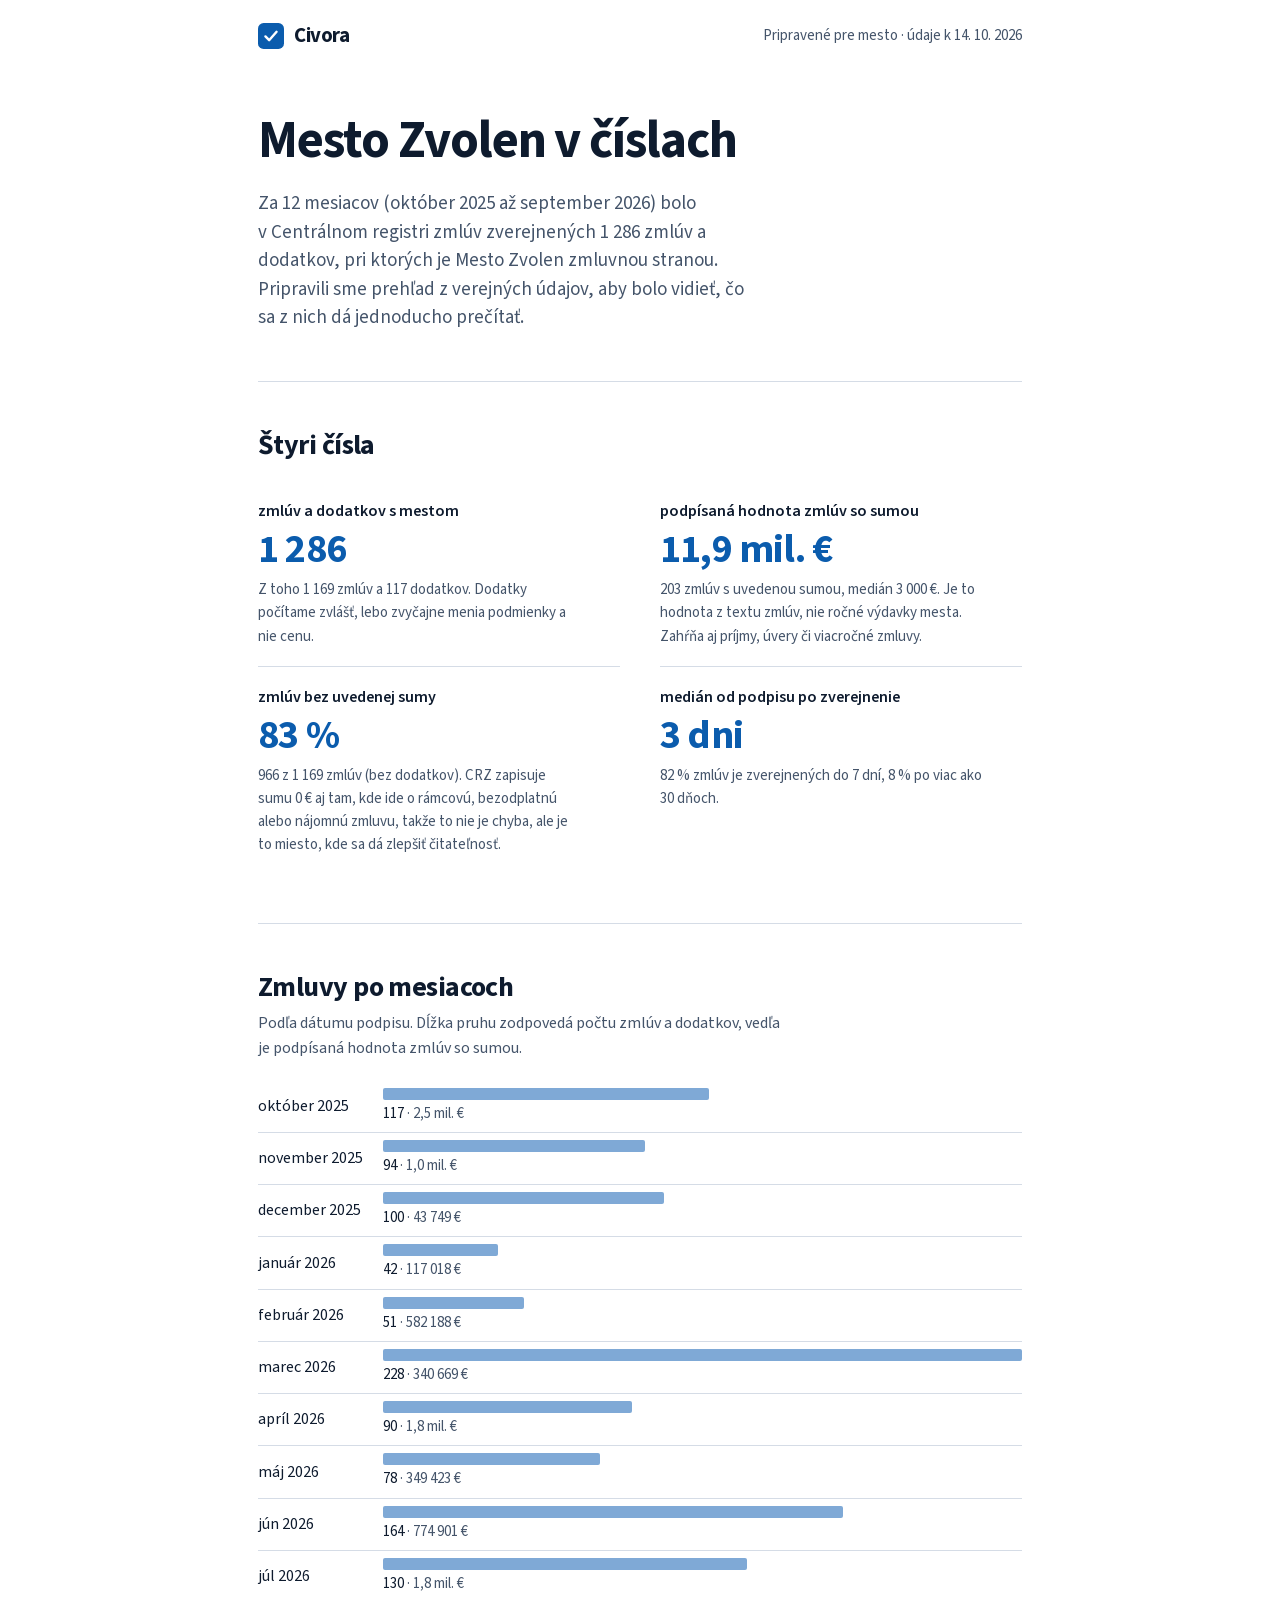
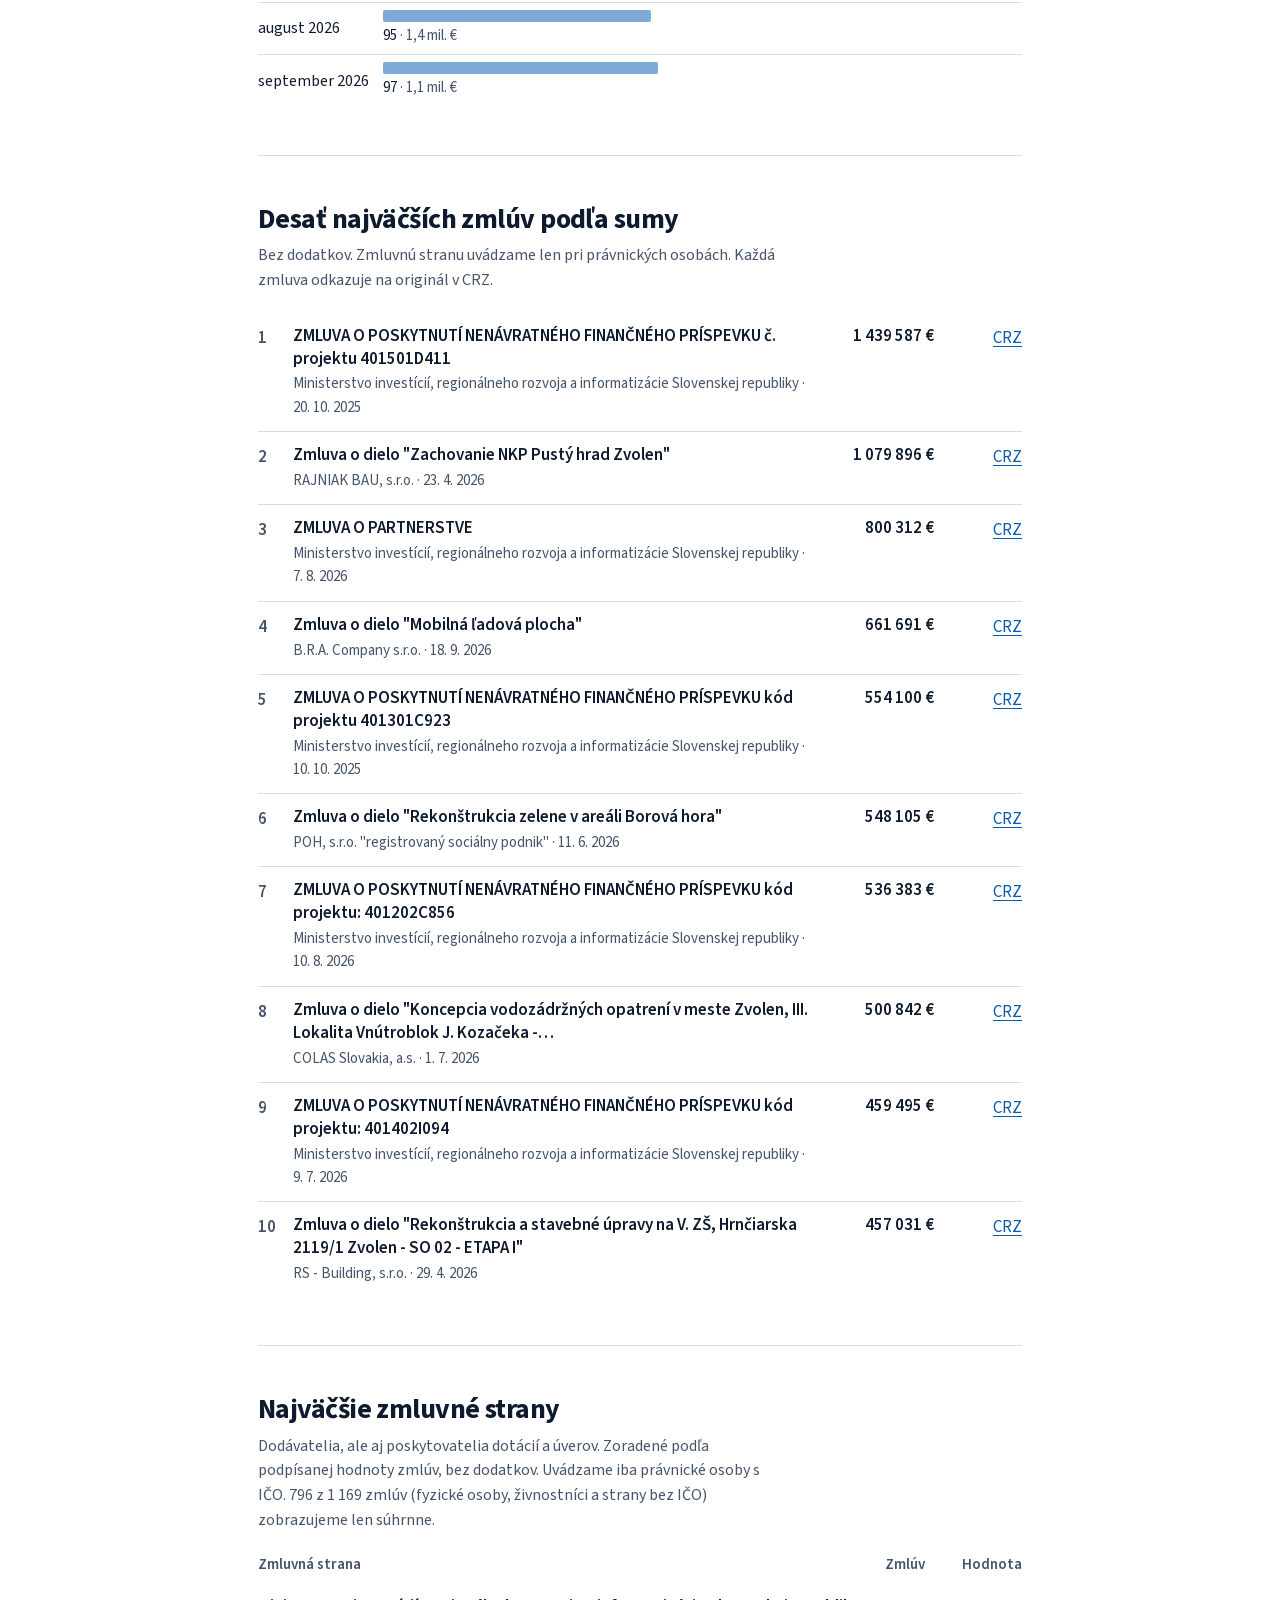
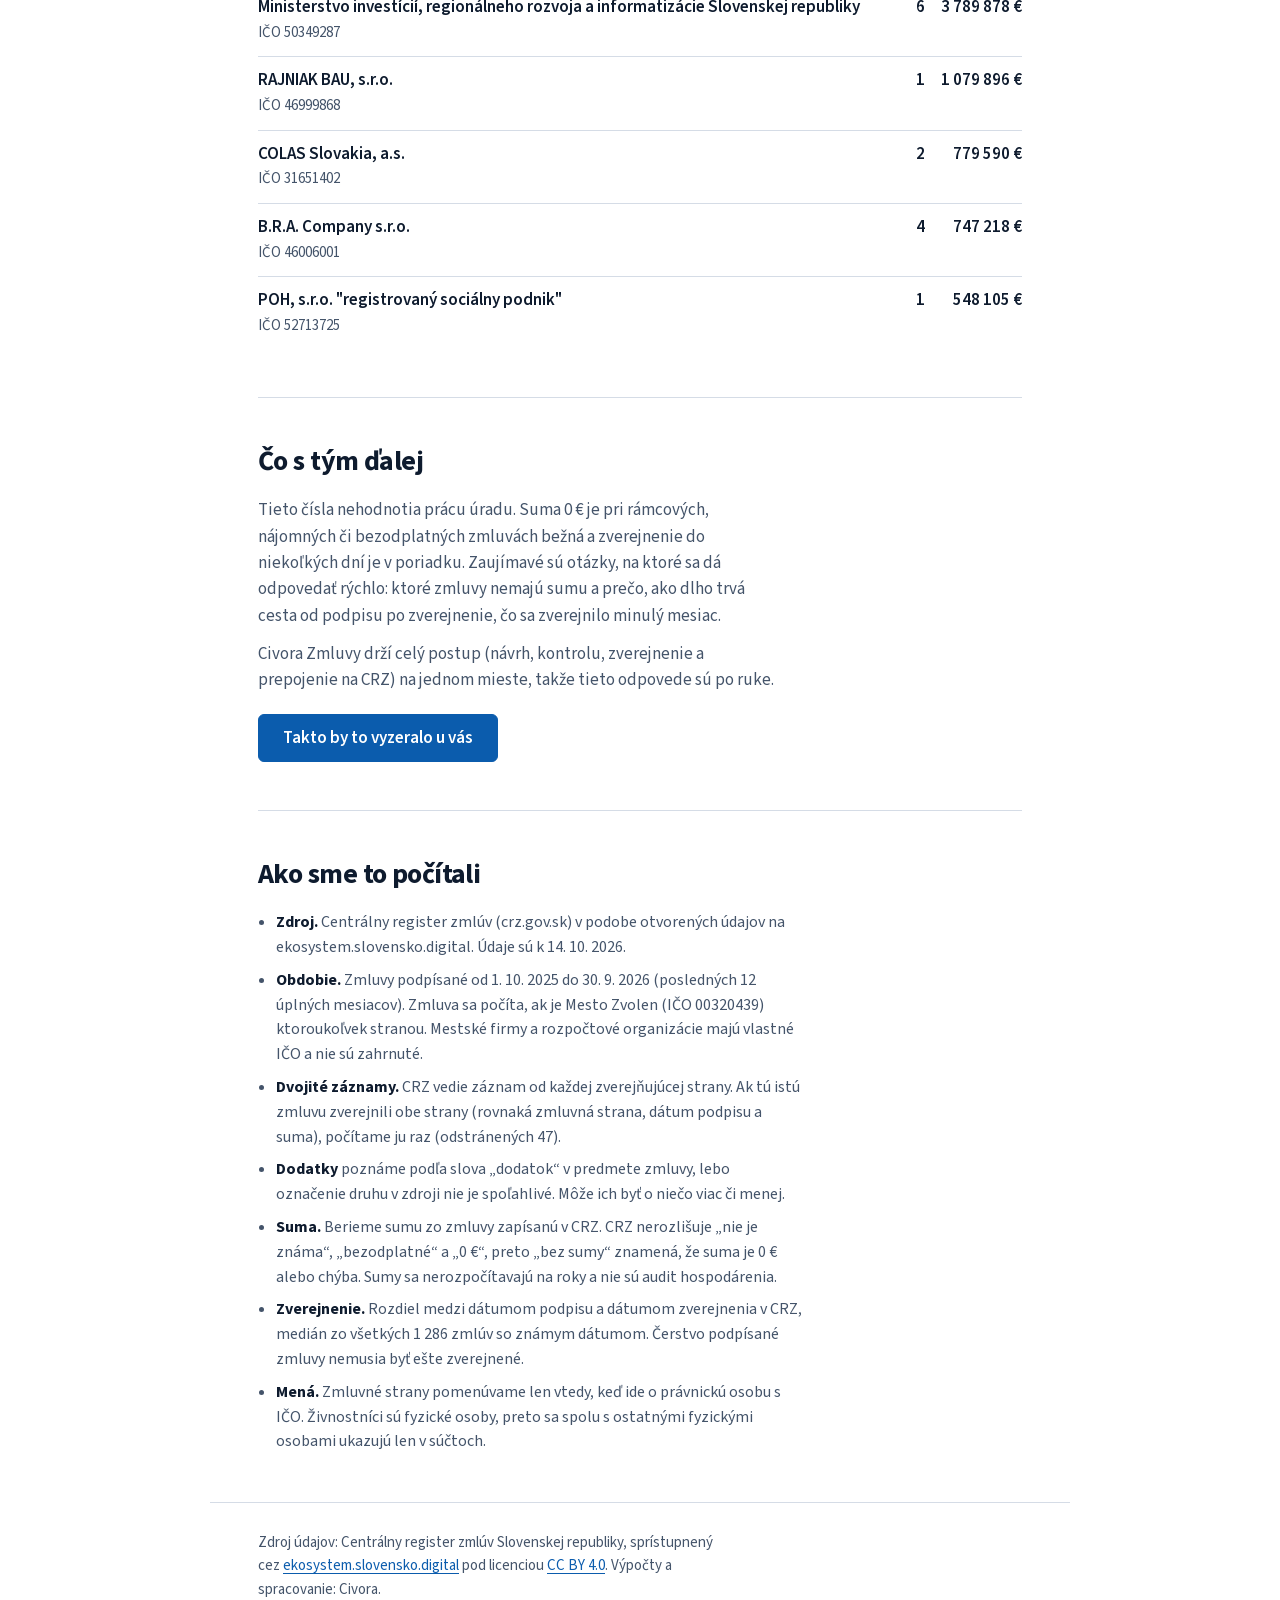
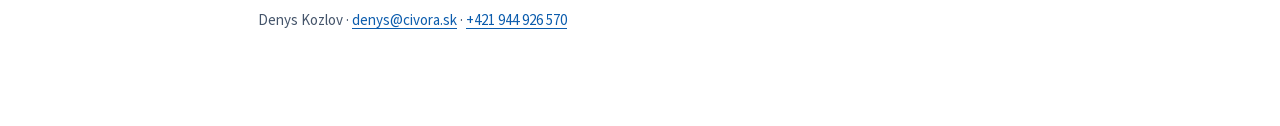
==== r/28d66fdc0ed4276b6045/index.html @ c328b569 "feat: unlisted per-town CRZ report pages and generator (civora-org/civora-platform#207)" ====
<!doctype html>
<html lang="sk">
<head>
<meta charset="utf-8">
<meta name="viewport" content="width=device-width, initial-scale=1">
<title>Mesto Zvolen v číslach · Civora</title>
<meta name="description" content="Prehľad zmlúv mesta v Centrálnom registri zmlúv, október 2025 až september 2026.">
<meta name="robots" content="noindex, nofollow, noarchive, nosnippet, noimageindex">
<meta name="googlebot" content="noindex, nofollow">
<meta name="referrer" content="no-referrer">
<meta name="theme-color" content="#0b5cad">
<link rel="icon" href="/favicon.svg" type="image/svg+xml">
<link rel="preload" href="/fonts/source-sans-3-latin-400.woff2" as="font" type="font/woff2" crossorigin>
<link rel="preload" href="/fonts/source-sans-3-latin-700.woff2" as="font" type="font/woff2" crossorigin>
<style>
@font-face{font-family:'Source Sans 3';font-style:normal;font-weight:400;font-display:optional;src:url('/fonts/source-sans-3-sk-ext-400.woff2') format('woff2');unicode-range:U+010C-010F,U+011A-011B,U+0139-013A,U+013D-013E,U+0147-0148,U+0154-0155,U+0158-0159,U+0160-0161,U+0164-0165,U+016E-016F,U+017D-017E}
@font-face{font-family:'Source Sans 3';font-style:normal;font-weight:400;font-display:optional;src:url('/fonts/source-sans-3-latin-400.woff2') format('woff2');unicode-range:U+0000-00FF,U+0131,U+0152-0153,U+02BB-02BC,U+02C6,U+02DA,U+02DC,U+0304,U+0308,U+0329,U+2000-206F,U+20AC,U+2122,U+2191,U+2193,U+2212,U+2215,U+FEFF,U+FFFD}
@font-face{font-family:'Source Sans 3';font-style:normal;font-weight:600;font-display:optional;src:url('/fonts/source-sans-3-sk-ext-600.woff2') format('woff2');unicode-range:U+010C-010F,U+011A-011B,U+0139-013A,U+013D-013E,U+0147-0148,U+0154-0155,U+0158-0159,U+0160-0161,U+0164-0165,U+016E-016F,U+017D-017E}
@font-face{font-family:'Source Sans 3';font-style:normal;font-weight:600;font-display:optional;src:url('/fonts/source-sans-3-latin-600.woff2') format('woff2');unicode-range:U+0000-00FF,U+0131,U+0152-0153,U+02BB-02BC,U+02C6,U+02DA,U+02DC,U+0304,U+0308,U+0329,U+2000-206F,U+20AC,U+2122,U+2191,U+2193,U+2212,U+2215,U+FEFF,U+FFFD}
@font-face{font-family:'Source Sans 3';font-style:normal;font-weight:700;font-display:optional;src:url('/fonts/source-sans-3-sk-ext-700.woff2') format('woff2');unicode-range:U+010C-010F,U+011A-011B,U+0139-013A,U+013D-013E,U+0147-0148,U+0154-0155,U+0158-0159,U+0160-0161,U+0164-0165,U+016E-016F,U+017D-017E}
@font-face{font-family:'Source Sans 3';font-style:normal;font-weight:700;font-display:optional;src:url('/fonts/source-sans-3-latin-700.woff2') format('woff2');unicode-range:U+0000-00FF,U+0131,U+0152-0153,U+02BB-02BC,U+02C6,U+02DA,U+02DC,U+0304,U+0308,U+0329,U+2000-206F,U+20AC,U+2122,U+2191,U+2193,U+2212,U+2215,U+FEFF,U+FFFD}

:root{
  --ink:#0e1b2e;--muted:#44546a;--blue:#0b5cad;--blue-dark:#084782;--navy:#0e2a4d;
  --rule:#d5dce6;--tint:#f1f4f8;--bar:#7fa9d6;--white:#fff;
  --measure:66ch;--gutter:clamp(18px,5vw,48px);
  scrollbar-color:#9aa8bb var(--tint);
}
*,*::before,*::after{box-sizing:border-box}
html{-webkit-text-size-adjust:100%}
body{margin:0;background:var(--white);color:var(--ink);font-family:'Source Sans 3',system-ui,-apple-system,'Segoe UI',sans-serif;
  font-size:1.0625rem;line-height:1.55;font-variant-numeric:lining-nums tabular-nums;-webkit-font-smoothing:antialiased}
::selection{background:#bcd7f2;color:var(--ink)}
a{color:var(--blue);text-underline-offset:.18em;text-decoration-thickness:1px}
a:hover{color:var(--blue-dark);text-decoration-thickness:2px}
:focus-visible{outline:3px solid var(--blue);outline-offset:3px;border-radius:2px}
.wrap{max-width:860px;margin:0 auto;padding-inline:var(--gutter)}
.sr{position:absolute;width:1px;height:1px;overflow:hidden;clip:rect(0 0 0 0);white-space:nowrap}
.skip{position:absolute;left:-9999px;top:8px;background:var(--ink);color:#fff;padding:10px 16px;border-radius:6px;z-index:10}
.skip:focus{left:var(--gutter)}
.skip,.skip:hover{color:#fff}
h1,h2{margin:0;font-weight:700;line-height:1.12;letter-spacing:-.02em;text-wrap:balance}
h1{font-size:clamp(2.1rem,1.2rem + 4vw,3.25rem)}
h2{font-size:clamp(1.4rem,1.1rem + 1.2vw,1.75rem)}
p{margin:0;max-width:var(--measure);text-wrap:pretty}
.top{display:flex;align-items:center;justify-content:space-between;gap:8px 20px;flex-wrap:wrap;padding-block:20px}
.brand{font-weight:700;font-size:1.3rem;letter-spacing:-.02em;color:var(--ink);text-decoration:none;display:flex;align-items:center;gap:10px}
.brand svg{width:26px;height:26px}
.brand:hover{color:var(--ink)}
.meta{font-size:.9375rem;color:var(--muted)}
main section{padding-block:clamp(28px,5vw,48px);border-top:1px solid var(--rule)}
main section.intro{border-top:0;padding-block:clamp(16px,4vw,40px) clamp(28px,5vw,48px)}
.lead{font-size:1.1875rem;line-height:1.5;color:var(--muted);margin-top:20px;max-width:56ch}
.sub{color:var(--muted);margin-top:8px;font-size:1rem}
h2+*{margin-top:20px}h2+.sub{margin-top:8px}
h2+.sub+*{margin-top:20px}

.facts{margin:20px 0 0;display:grid;grid-template-columns:1fr;gap:0 40px}
.fact{padding-block:18px;border-top:1px solid var(--rule)}
.fact:first-child{border-top:0}
.fact dt{font-weight:600;color:var(--ink);font-size:1rem}
.fact dd{margin:0}
.fact .big{font-size:2.5rem;font-weight:700;line-height:1.1;letter-spacing:-.02em;color:var(--blue);margin-top:4px}
.fact .note{color:var(--muted);font-size:.9375rem;margin-top:6px;max-width:46ch}
@media(min-width:720px){.facts{grid-template-columns:1fr 1fr}.fact:nth-child(2){border-top:0}}

table{width:100%;border-collapse:collapse}
.trend th,.trend td{padding:7px 0;border-top:1px solid var(--rule);vertical-align:middle;text-align:left}
.trend tbody tr:first-child>*{border-top:0}
.trend th{font-weight:400;white-space:nowrap;padding-right:14px;width:1%;font-size:1rem}
.bar{display:block;height:.75rem;background:var(--bar);border-radius:2px;min-width:0}
.barlabel{display:block;font-size:.9375rem;color:var(--ink);margin-top:2px}
.barlabel .val{color:var(--muted)}
.data th,.data td{text-align:left;vertical-align:top}
.data tbody tr{border-top:1px solid var(--rule)}
.data tbody tr:first-child{border-top:0}
.data td{padding:12px 0}
.rank{width:2.2rem;color:var(--muted);font-weight:600}
.what{padding-right:16px}
.subject{display:block;font-weight:600;line-height:1.35}
.who{display:block;color:var(--muted);font-size:.9375rem;margin-top:2px}
.amt,.n{text-align:right!important;white-space:nowrap;padding-left:14px!important}
.data td.amt,.data td.n{font-weight:600;line-height:1.35}
.data thead:not(.sr) th{font-size:.9375rem;color:var(--muted);font-weight:600;padding:0 0 8px}
.data td.crz{width:5.5rem;text-align:right;padding-left:14px}
@media(max-width:639px){
  .data:has(.rank) tbody tr{display:grid;grid-template-columns:2rem 1fr auto;grid-template-areas:"r w w" ". a c";gap:2px 0;padding-block:12px}
  .data:has(.rank) td{padding:0}.rank{grid-area:r}.what{grid-area:w;padding-right:0}.data:has(.rank) .amt{grid-area:a;text-align:left!important;padding:4px 0 0!important}.data:has(.rank) td.crz{grid-area:c;width:auto;padding:4px 0 0}
}

.btn{display:inline-flex;align-items:center;min-height:48px;padding:0 24px;border-radius:6px;background:var(--blue);color:#fff;font-weight:600;text-decoration:none;border:1px solid var(--blue)}
.btn:hover{background:var(--blue-dark);border-color:var(--blue-dark);color:#fff}
.next p+p{margin-top:12px}.next p{color:var(--muted)}.next p:last-child{margin-top:20px}
.method ul{margin:20px 0 0;padding-left:1.1rem;max-width:68ch;color:var(--muted);font-size:1rem}
.method li+li{margin-top:8px}.method strong{color:var(--ink)}
footer{border-top:1px solid var(--rule);padding-block:28px 48px;font-size:.9375rem;color:var(--muted)}
footer p{max-width:70ch}footer .contact{margin-top:8px}
@media(prefers-reduced-motion:no-preference){.btn{transition:background-color .15s ease}}

@page{size:A4;margin:14mm 14mm}
@media print{
  body{font-size:10.5pt;line-height:1.4;color:#000}
  .skip,.no-print{display:none!important}
  .wrap{max-width:none;padding-inline:0}
  .top{padding-block:0 8pt}
  h1{font-size:24pt}h2{font-size:14pt;break-after:avoid}
  main section{padding-block:12pt;break-inside:avoid}
  .fact .big{font-size:20pt}
  .facts{break-inside:avoid}.fact,tr{break-inside:avoid}
  .bar{-webkit-print-color-adjust:exact;print-color-adjust:exact}
  a{color:#000;text-decoration:none}
  .lead,.sub,.fact .note,.method ul,.who,.meta,footer{color:#333}
}

</style>
</head>
<body>
<a class="skip" href="#obsah">Preskočiť na obsah</a>
<header class="top wrap">
  <a class="brand" href="https://civora.sk/" rel="noreferrer"><svg viewBox="0 0 28 28" aria-hidden="true" focusable="false"><rect width="28" height="28" rx="6" fill="#0b5cad"/><path d="M8 14.5l4 4 8-9" fill="none" stroke="#fff" stroke-width="2.6" stroke-linecap="round" stroke-linejoin="round"/></svg>Civora</a>
  <p class="meta">Pripravené pre mesto · údaje k 14. 10. 2026</p>
</header>
<main id="obsah" class="wrap">
  <section class="intro">
    <h1>Mesto Zvolen v&nbsp;číslach</h1>
    <p class="lead">Za 12 mesiacov (október 2025 až september 2026) bolo v&nbsp;Centrálnom registri zmlúv zverejnených 1 286 zmlúv a dodatkov, pri ktorých je Mesto Zvolen zmluvnou stranou.
    Pripravili sme prehľad z&nbsp;verejných údajov, aby bolo vidieť, čo sa z&nbsp;nich dá jednoducho prečítať.</p>
  </section>

  <section aria-labelledby="h-cisla">
    <h2 id="h-cisla">Štyri čísla</h2>
    <dl class="facts"><div class="fact"><dt>zmlúv a dodatkov s mestom</dt><dd class="big">1 286</dd><dd class="note">Z toho 1 169 zmlúv a 117 dodatkov. Dodatky počítame zvlášť, lebo zvyčajne menia podmienky a nie cenu.</dd></div><div class="fact"><dt>podpísaná hodnota zmlúv so sumou</dt><dd class="big">11,9 mil. €</dd><dd class="note">203 zmlúv s uvedenou sumou, medián 3 000 €. Je to hodnota z textu zmlúv, nie ročné výdavky mesta. Zahŕňa aj príjmy, úvery či viacročné zmluvy.</dd></div><div class="fact"><dt>zmlúv bez uvedenej sumy</dt><dd class="big">83 %</dd><dd class="note">966 z 1 169 zmlúv (bez dodatkov). CRZ zapisuje sumu 0 € aj tam, kde ide o rámcovú, bezodplatnú alebo nájomnú zmluvu, takže to nie je chyba, ale je to miesto, kde sa dá zlepšiť čitateľnosť.</dd></div><div class="fact"><dt>medián od podpisu po zverejnenie</dt><dd class="big">3 dni</dd><dd class="note">82 % zmlúv je zverejnených do 7 dní, 8 % po viac ako 30 dňoch.</dd></div></dl>
  </section>

  <section aria-labelledby="h-mesiace">
    <h2 id="h-mesiace">Zmluvy po mesiacoch</h2>
    <p class="sub">Podľa dátumu podpisu. Dĺžka pruhu zodpovedá počtu zmlúv a dodatkov, vedľa je podpísaná hodnota zmlúv so sumou.</p>
    <table class="trend"><caption class="sr">Počet zmlúv a dodatkov podľa mesiaca podpisu</caption>
    <thead class="sr"><tr><th scope="col">Mesiac</th><th scope="col">Počet zmlúv a hodnota</th></tr></thead><tbody><tr><th scope="row">október 2025</th><td><span class="bar" style="width:51%"></span><span class="barlabel">117<span class="val"> · 2,5 mil. €</span></span></td></tr><tr><th scope="row">november 2025</th><td><span class="bar" style="width:41%"></span><span class="barlabel">94<span class="val"> · 1,0 mil. €</span></span></td></tr><tr><th scope="row">december 2025</th><td><span class="bar" style="width:44%"></span><span class="barlabel">100<span class="val"> · 43 749 €</span></span></td></tr><tr><th scope="row">január 2026</th><td><span class="bar" style="width:18%"></span><span class="barlabel">42<span class="val"> · 117 018 €</span></span></td></tr><tr><th scope="row">február 2026</th><td><span class="bar" style="width:22%"></span><span class="barlabel">51<span class="val"> · 582 188 €</span></span></td></tr><tr><th scope="row">marec 2026</th><td><span class="bar" style="width:100%"></span><span class="barlabel">228<span class="val"> · 340 669 €</span></span></td></tr><tr><th scope="row">apríl 2026</th><td><span class="bar" style="width:39%"></span><span class="barlabel">90<span class="val"> · 1,8 mil. €</span></span></td></tr><tr><th scope="row">máj 2026</th><td><span class="bar" style="width:34%"></span><span class="barlabel">78<span class="val"> · 349 423 €</span></span></td></tr><tr><th scope="row">jún 2026</th><td><span class="bar" style="width:72%"></span><span class="barlabel">164<span class="val"> · 774 901 €</span></span></td></tr><tr><th scope="row">júl 2026</th><td><span class="bar" style="width:57%"></span><span class="barlabel">130<span class="val"> · 1,8 mil. €</span></span></td></tr><tr><th scope="row">august 2026</th><td><span class="bar" style="width:42%"></span><span class="barlabel">95<span class="val"> · 1,4 mil. €</span></span></td></tr><tr><th scope="row">september 2026</th><td><span class="bar" style="width:43%"></span><span class="barlabel">97<span class="val"> · 1,1 mil. €</span></span></td></tr></tbody></table>
  </section>

  <section aria-labelledby="h-top">
    <h2 id="h-top">Desať najväčších zmlúv podľa sumy</h2>
    <p class="sub">Bez dodatkov. Zmluvnú stranu uvádzame len pri právnických osobách. Každá zmluva odkazuje na originál v CRZ.</p>
    <table class="data"><caption class="sr">Desať zmlúv s najvyššou sumou</caption>
    <thead class="sr"><tr><th scope="col">Poradie</th><th scope="col">Predmet a zmluvná strana</th><th scope="col">Suma</th><th scope="col">Odkaz</th></tr></thead><tbody><tr><td class="rank">1</td><td class="what"><span class="subject">ZMLUVA O POSKYTNUTÍ NENÁVRATNÉHO FINANČNÉHO PRÍSPEVKU č. projektu 401501D411</span><span class="who">Ministerstvo investícií, regionálneho rozvoja a informatizácie Slovenskej republiky · 20. 10. 2025</span></td><td class="amt">1 439 587 €</td><td class="crz"><a href="https://www.crz.gov.sk/zmluva/11465814/" rel="noreferrer noopener">CRZ<span class="sr"> – zmluva č. 11465814</span></a></td></tr><tr><td class="rank">2</td><td class="what"><span class="subject">Zmluva o dielo &quot;Zachovanie NKP Pustý hrad Zvolen&quot;</span><span class="who">RAJNIAK BAU, s.r.o. · 23. 4. 2026</span></td><td class="amt">1 079 896 €</td><td class="crz"><a href="https://www.crz.gov.sk/zmluva/12273725/" rel="noreferrer noopener">CRZ<span class="sr"> – zmluva č. 12273725</span></a></td></tr><tr><td class="rank">3</td><td class="what"><span class="subject">ZMLUVA O PARTNERSTVE</span><span class="who">Ministerstvo investícií, regionálneho rozvoja a informatizácie Slovenskej republiky · 7. 8. 2026</span></td><td class="amt">800 312 €</td><td class="crz"><a href="https://www.crz.gov.sk/zmluva/12683176/" rel="noreferrer noopener">CRZ<span class="sr"> – zmluva č. 12683176</span></a></td></tr><tr><td class="rank">4</td><td class="what"><span class="subject">Zmluva o dielo &quot;Mobilná ľadová plocha&quot;</span><span class="who">B.R.A. Company s.r.o. · 18. 9. 2026</span></td><td class="amt">661 691 €</td><td class="crz"><a href="https://www.crz.gov.sk/zmluva/12833394/" rel="noreferrer noopener">CRZ<span class="sr"> – zmluva č. 12833394</span></a></td></tr><tr><td class="rank">5</td><td class="what"><span class="subject">ZMLUVA O POSKYTNUTÍ NENÁVRATNÉHO FINANČNÉHO PRÍSPEVKU kód projektu 401301C923</span><span class="who">Ministerstvo investícií, regionálneho rozvoja a informatizácie Slovenskej republiky · 10. 10. 2025</span></td><td class="amt">554 100 €</td><td class="crz"><a href="https://www.crz.gov.sk/zmluva/11439211/" rel="noreferrer noopener">CRZ<span class="sr"> – zmluva č. 11439211</span></a></td></tr><tr><td class="rank">6</td><td class="what"><span class="subject">Zmluva o dielo &quot;Rekonštrukcia zelene v areáli Borová hora&quot;</span><span class="who">POH, s.r.o. &quot;registrovaný sociálny podnik&quot; · 11. 6. 2026</span></td><td class="amt">548 105 €</td><td class="crz"><a href="https://www.crz.gov.sk/zmluva/12487949/" rel="noreferrer noopener">CRZ<span class="sr"> – zmluva č. 12487949</span></a></td></tr><tr><td class="rank">7</td><td class="what"><span class="subject">ZMLUVA O POSKYTNUTÍ NENÁVRATNÉHO FINANČNÉHO PRÍSPEVKU kód projektu: 401202C856</span><span class="who">Ministerstvo investícií, regionálneho rozvoja a informatizácie Slovenskej republiky · 10. 8. 2026</span></td><td class="amt">536 383 €</td><td class="crz"><a href="https://www.crz.gov.sk/zmluva/12672797/" rel="noreferrer noopener">CRZ<span class="sr"> – zmluva č. 12672797</span></a></td></tr><tr><td class="rank">8</td><td class="what"><span class="subject">Zmluva o dielo &quot;Koncepcia vodozádržných opatrení v meste Zvolen, III. Lokalita Vnútroblok J. Kozačeka -…</span><span class="who">COLAS Slovakia, a.s. · 1. 7. 2026</span></td><td class="amt">500 842 €</td><td class="crz"><a href="https://www.crz.gov.sk/zmluva/12556198/" rel="noreferrer noopener">CRZ<span class="sr"> – zmluva č. 12556198</span></a></td></tr><tr><td class="rank">9</td><td class="what"><span class="subject">ZMLUVA O POSKYTNUTÍ NENÁVRATNÉHO FINANČNÉHO PRÍSPEVKU kód projektu: 401402I094</span><span class="who">Ministerstvo investícií, regionálneho rozvoja a informatizácie Slovenskej republiky · 9. 7. 2026</span></td><td class="amt">459 495 €</td><td class="crz"><a href="https://www.crz.gov.sk/zmluva/12576579/" rel="noreferrer noopener">CRZ<span class="sr"> – zmluva č. 12576579</span></a></td></tr><tr><td class="rank">10</td><td class="what"><span class="subject">Zmluva o dielo &quot;Rekonštrukcia a stavebné úpravy na V. ZŠ, Hrnčiarska 2119/1 Zvolen - SO 02 - ETAPA I&quot;</span><span class="who">RS - Building, s.r.o. · 29. 4. 2026</span></td><td class="amt">457 031 €</td><td class="crz"><a href="https://www.crz.gov.sk/zmluva/12321219/" rel="noreferrer noopener">CRZ<span class="sr"> – zmluva č. 12321219</span></a></td></tr></tbody></table>
  </section>

  <section aria-labelledby="h-dod">
    <h2 id="h-dod">Najväčšie zmluvné strany</h2>
    <p class="sub">Dodávatelia, ale aj poskytovatelia dotácií a úverov. Zoradené podľa podpísanej hodnoty zmlúv, bez dodatkov. Uvádzame iba právnické osoby s IČO.
    796 z&nbsp;1 169 zmlúv (fyzické osoby, živnostníci a strany bez IČO) zobrazujeme len súhrnne.</p>
    <table class="data"><caption class="sr">Najväčší dodávatelia podľa hodnoty zmlúv</caption><thead><tr><th scope="col">Zmluvná strana</th><th scope="col" class="n">Zmlúv</th><th scope="col" class="amt">Hodnota</th></tr></thead><tbody><tr><td class="what"><span class="subject">Ministerstvo investícií, regionálneho rozvoja a informatizácie Slovenskej republiky</span><span class="who">IČO 50349287</span></td><td class="n">6</td><td class="amt">3 789 878 €</td></tr><tr><td class="what"><span class="subject">RAJNIAK BAU, s.r.o.</span><span class="who">IČO 46999868</span></td><td class="n">1</td><td class="amt">1 079 896 €</td></tr><tr><td class="what"><span class="subject">COLAS Slovakia, a.s.</span><span class="who">IČO 31651402</span></td><td class="n">2</td><td class="amt">779 590 €</td></tr><tr><td class="what"><span class="subject">B.R.A. Company s.r.o.</span><span class="who">IČO 46006001</span></td><td class="n">4</td><td class="amt">747 218 €</td></tr><tr><td class="what"><span class="subject">POH, s.r.o. &quot;registrovaný sociálny podnik&quot;</span><span class="who">IČO 52713725</span></td><td class="n">1</td><td class="amt">548 105 €</td></tr></tbody></table>
  </section>

  <section class="next no-print" aria-labelledby="h-dalej">
    <h2 id="h-dalej">Čo s tým ďalej</h2>
    <p>Tieto čísla nehodnotia prácu úradu. Suma 0&nbsp;€ je pri rámcových, nájomných či bezodplatných zmluvách bežná a zverejnenie do niekoľkých dní je v&nbsp;poriadku. Zaujímavé sú otázky, na ktoré sa dá odpovedať rýchlo: ktoré zmluvy nemajú sumu a prečo, ako dlho trvá cesta od podpisu po zverejnenie, čo sa zverejnilo minulý mesiac.</p>
    <p>Civora Zmluvy drží celý postup (návrh, kontrolu, zverejnenie a prepojenie na CRZ) na jednom mieste, takže tieto odpovede sú po ruke.</p>
    <p><a class="btn" href="mailto:denys@civora.sk?subject=Ukážka%20Civora%20Zmluvy%20pre%20Mesto%20Zvolen">Takto by to vyzeralo u&nbsp;vás</a></p>
  </section>

  <section class="method" aria-labelledby="h-metoda">
    <h2 id="h-metoda">Ako sme to počítali</h2>
    <ul>
      <li><strong>Zdroj.</strong> Centrálny register zmlúv (crz.gov.sk) v&nbsp;podobe otvorených údajov na ekosystem.slovensko.digital. Údaje sú k&nbsp;14. 10. 2026.</li>
      <li><strong>Obdobie.</strong> Zmluvy podpísané od 1. 10. 2025 do 30. 9. 2026 (posledných 12 úplných mesiacov). Zmluva sa počíta, ak je Mesto Zvolen (IČO 00320439) ktoroukoľvek stranou. Mestské firmy a rozpočtové organizácie majú vlastné IČO a nie sú zahrnuté.</li>
      <li><strong>Dvojité záznamy.</strong> CRZ vedie záznam od každej zverejňujúcej strany. Ak tú istú zmluvu zverejnili obe strany (rovnaká zmluvná strana, dátum podpisu a suma), počítame ju raz (odstránených 47).</li>
      <li><strong>Dodatky</strong> poznáme podľa slova „dodatok“ v&nbsp;predmete zmluvy, lebo označenie druhu v&nbsp;zdroji nie je spoľahlivé. Môže ich byť o niečo viac či menej.</li>
      <li><strong>Suma.</strong> Berieme sumu zo zmluvy zapísanú v&nbsp;CRZ. CRZ nerozlišuje „nie je známa“, „bezodplatné“ a „0 €“, preto „bez sumy“ znamená, že suma je 0 € alebo chýba. Sumy sa nerozpočítavajú na roky a nie sú audit hospodárenia.</li>
      <li><strong>Zverejnenie.</strong> Rozdiel medzi dátumom podpisu a dátumom zverejnenia v&nbsp;CRZ, medián zo všetkých 1 286 zmlúv so známym dátumom. Čerstvo podpísané zmluvy nemusia byť ešte zverejnené.</li>
      <li><strong>Mená.</strong> Zmluvné strany pomenúvame len vtedy, keď ide o právnickú osobu s IČO. Živnostníci sú fyzické osoby, preto sa spolu s ostatnými fyzickými osobami ukazujú len v&nbsp;súčtoch.</li>
    </ul>
  </section>
</main>
<footer class="wrap">
  <p class="attr">Zdroj údajov: Centrálny register zmlúv Slovenskej republiky, sprístupnený cez <a href="https://ekosystem.slovensko.digital/" rel="noreferrer noopener">ekosystem.slovensko.digital</a> pod licenciou <a href="https://creativecommons.org/licenses/by/4.0/deed.sk" rel="noreferrer noopener">CC BY 4.0</a>. Výpočty a spracovanie: Civora.</p>
  <p class="contact">Denys Kozlov · <a href="mailto:denys@civora.sk">denys@civora.sk</a> · <a href="tel:+421944926570">+421 944 926 570</a></p>
</footer>
</body>
</html>
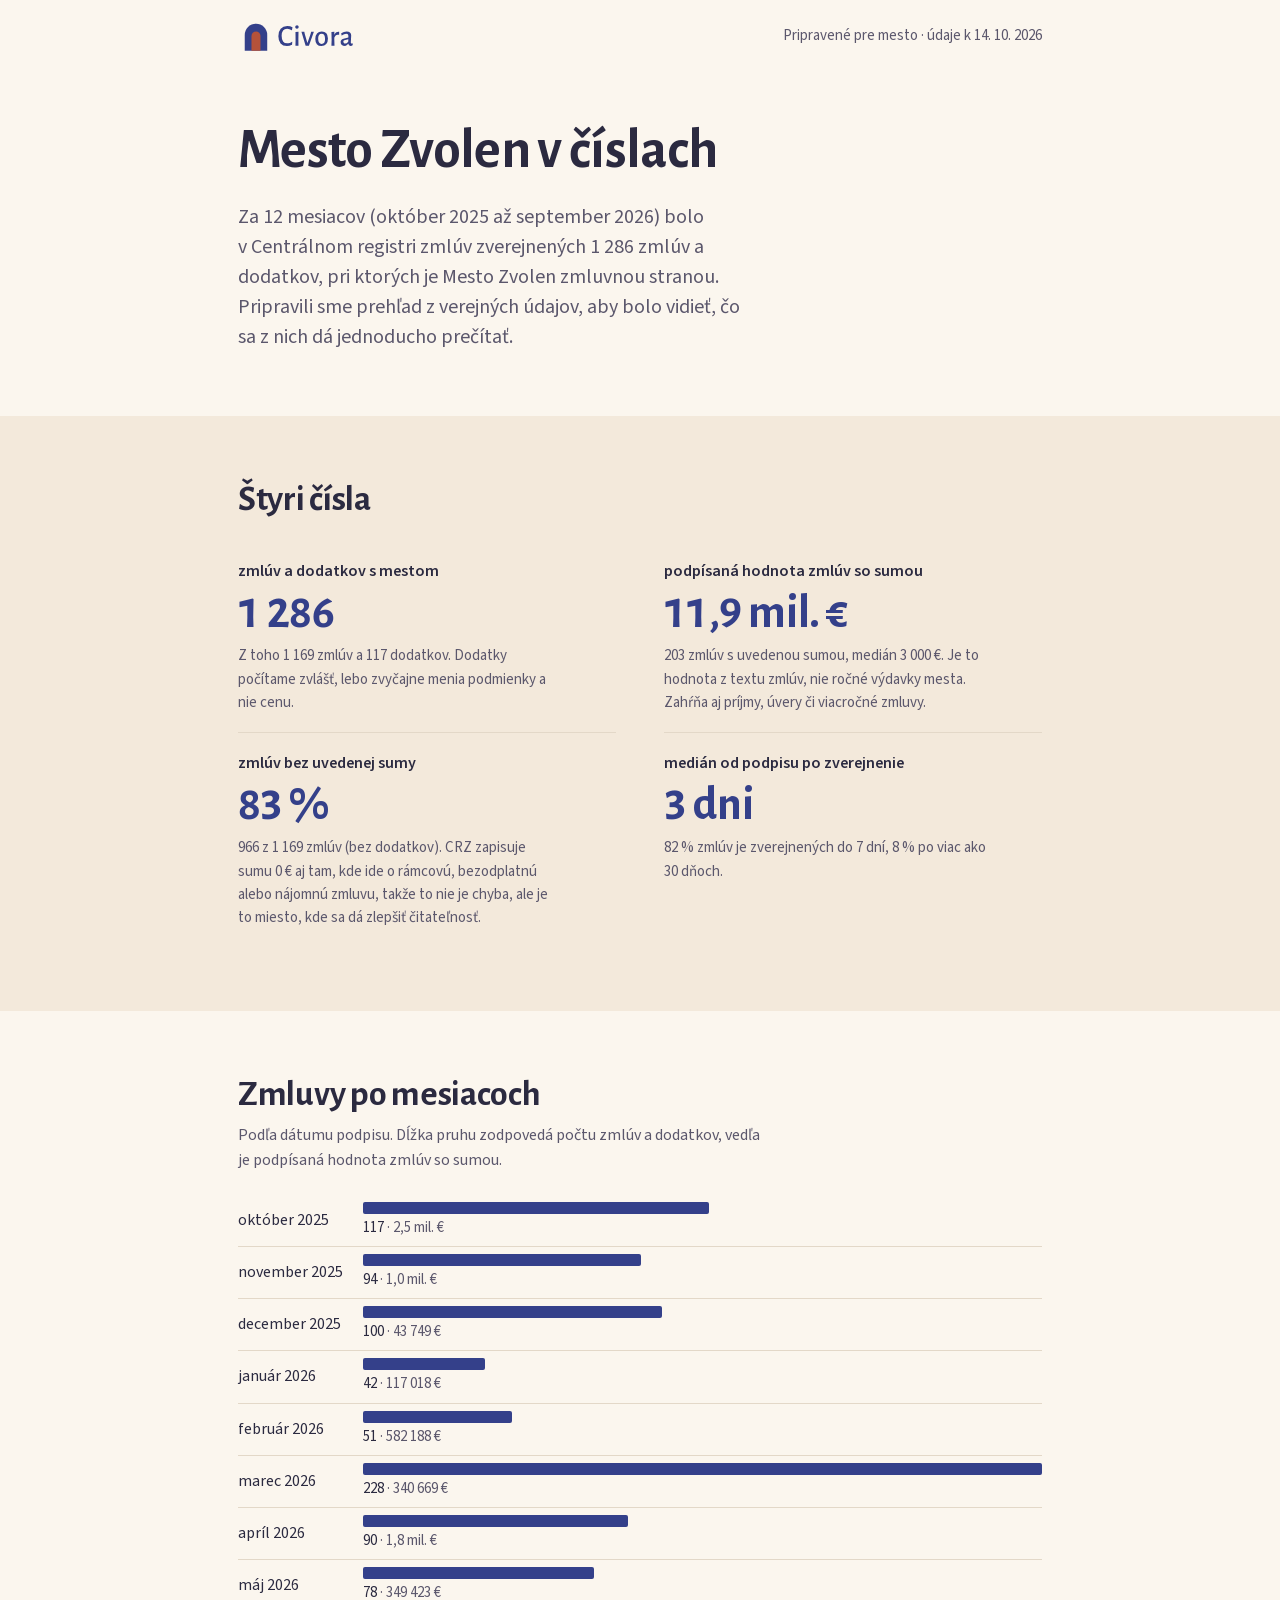
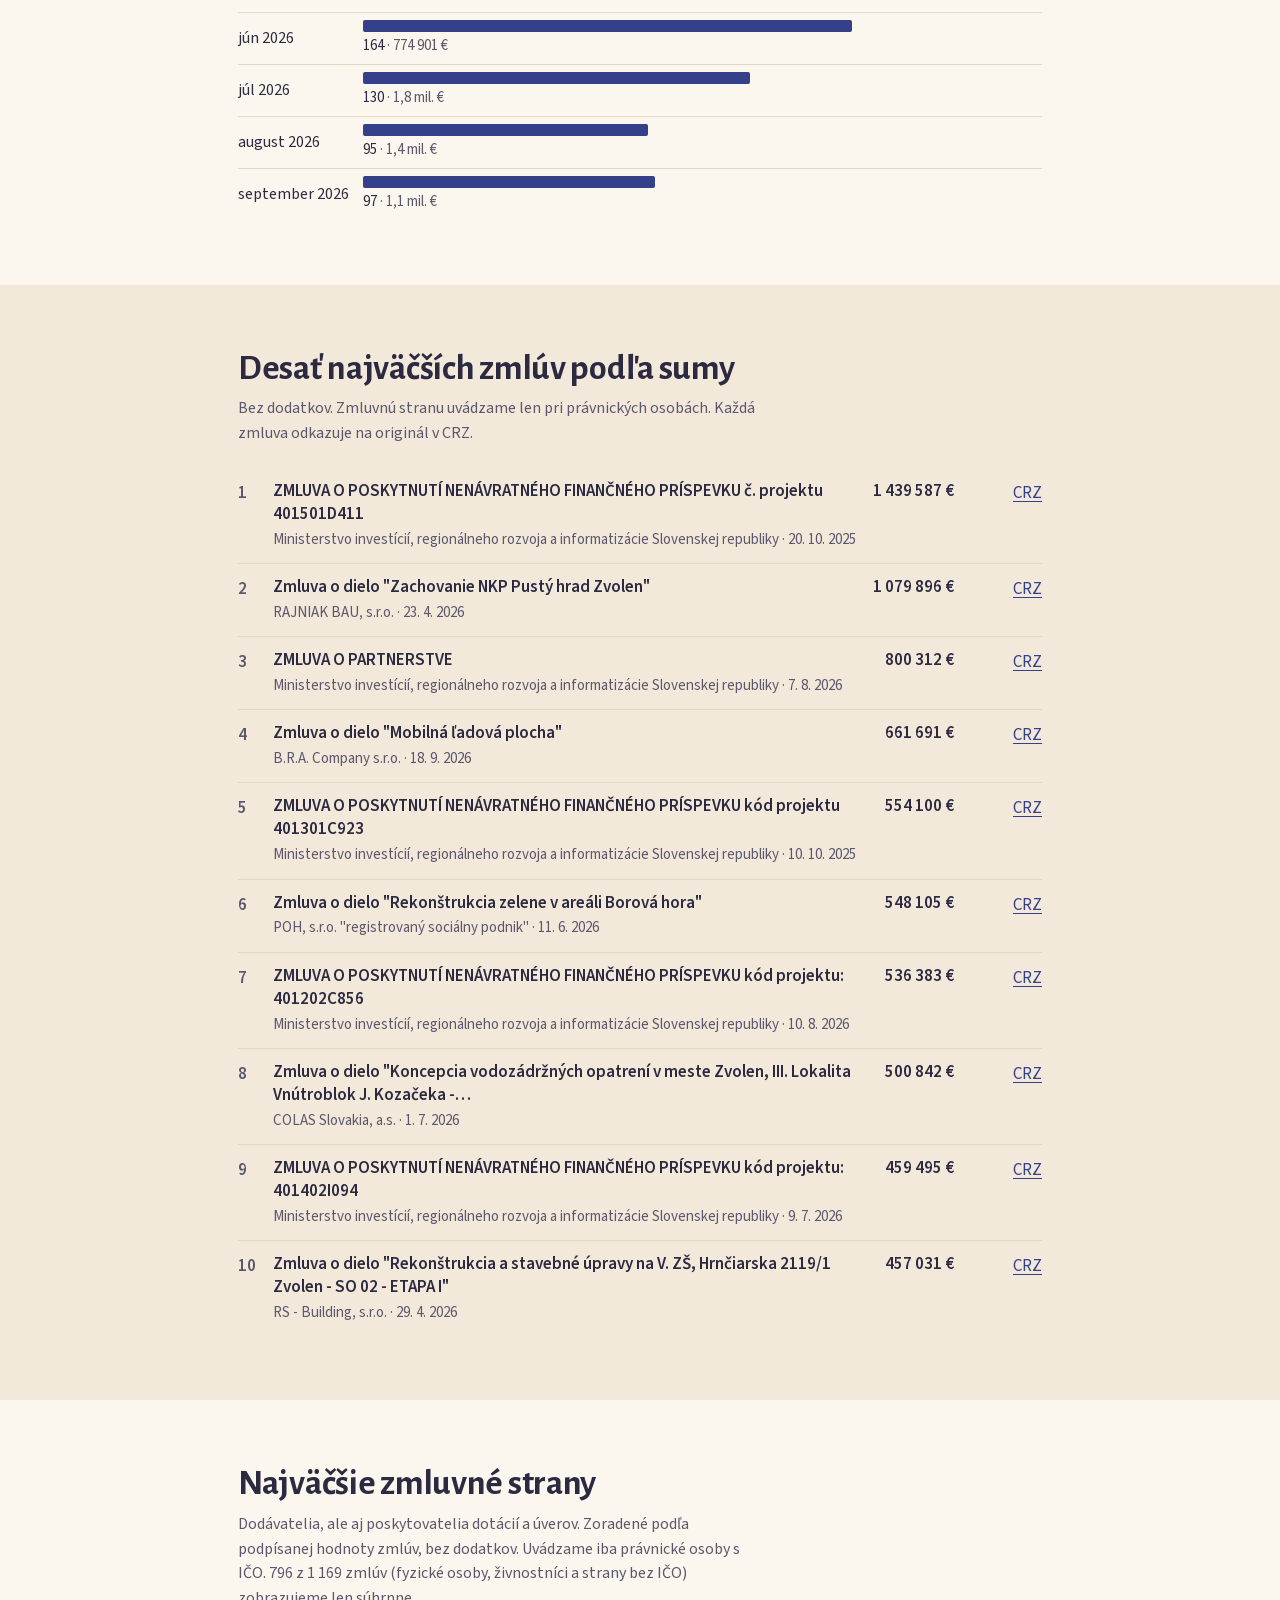
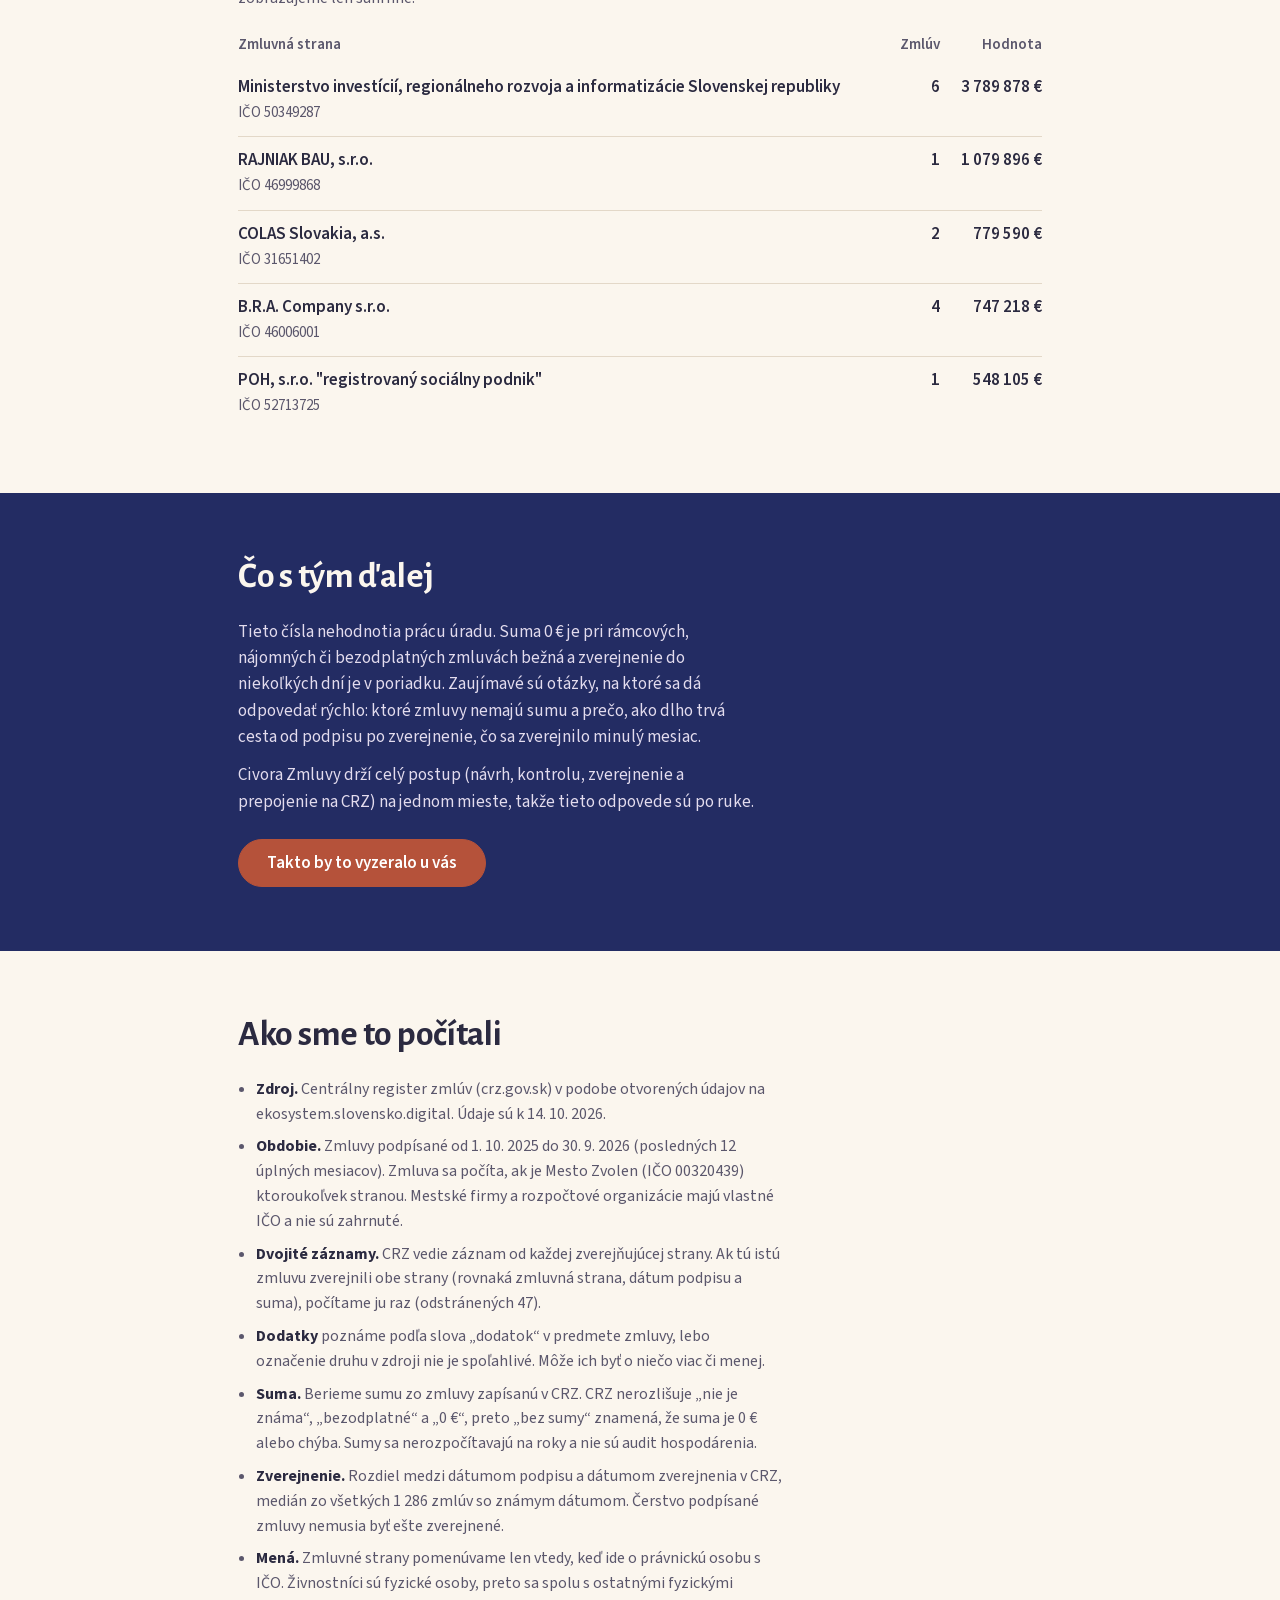
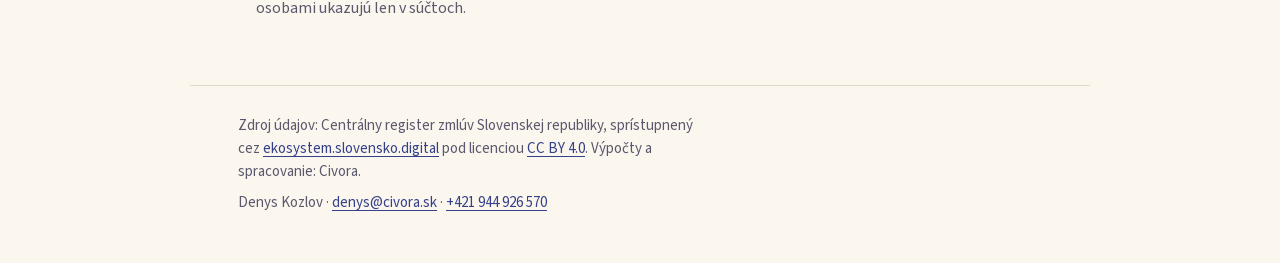
==== commit 05c68af3: "feat(town-report): restyle report pages in the Dvere identity (civora-org/civora-platform#207)" ====
--- a/r/28d66fdc0ed4276b6045/index.html
+++ b/r/28d66fdc0ed4276b6045/index.html
@@ -8,11 +8,14 @@
 <meta name="robots" content="noindex, nofollow, noarchive, nosnippet, noimageindex">
 <meta name="googlebot" content="noindex, nofollow">
 <meta name="referrer" content="no-referrer">
-<meta name="theme-color" content="#0b5cad">
+<meta name="theme-color" content="#fbf6ee">
 <link rel="icon" href="/favicon.svg" type="image/svg+xml">
+<link rel="preload" href="/fonts/alegreya-sans-latin-700.woff2" as="font" type="font/woff2" crossorigin>
 <link rel="preload" href="/fonts/source-sans-3-latin-400.woff2" as="font" type="font/woff2" crossorigin>
-<link rel="preload" href="/fonts/source-sans-3-latin-700.woff2" as="font" type="font/woff2" crossorigin>
+<link rel="preload" href="/fonts/source-sans-3-latin-600.woff2" as="font" type="font/woff2" crossorigin>
 <style>
+@font-face{font-family:'Alegreya Sans';font-style:normal;font-weight:700;font-display:swap;src:url('/fonts/alegreya-sans-latin-ext-700.woff2') format('woff2');unicode-range:U+0100-02BA,U+02BD-02C5,U+02C7-02CC,U+02CE-02D7,U+02DD-02FF,U+0304,U+0308,U+0329,U+1D00-1DBF,U+1E00-1E9F,U+1EF2-1EFF,U+2020,U+20A0-20AB,U+20AD-20C0,U+2113,U+2C60-2C7F,U+A720-A7FF}
+@font-face{font-family:'Alegreya Sans';font-style:normal;font-weight:700;font-display:swap;src:url('/fonts/alegreya-sans-latin-700.woff2') format('woff2');unicode-range:U+0000-00FF,U+0131,U+0152-0153,U+02BB-02BC,U+02C6,U+02DA,U+02DC,U+0304,U+0308,U+0329,U+2000-206F,U+20AC,U+2122,U+2191,U+2193,U+2212,U+2215,U+FEFF,U+FFFD}
 @font-face{font-family:'Source Sans 3';font-style:normal;font-weight:400;font-display:optional;src:url('/fonts/source-sans-3-sk-ext-400.woff2') format('woff2');unicode-range:U+010C-010F,U+011A-011B,U+0139-013A,U+013D-013E,U+0147-0148,U+0154-0155,U+0158-0159,U+0160-0161,U+0164-0165,U+016E-016F,U+017D-017E}
 @font-face{font-family:'Source Sans 3';font-style:normal;font-weight:400;font-display:optional;src:url('/fonts/source-sans-3-latin-400.woff2') format('woff2');unicode-range:U+0000-00FF,U+0131,U+0152-0153,U+02BB-02BC,U+02C6,U+02DA,U+02DC,U+0304,U+0308,U+0329,U+2000-206F,U+20AC,U+2122,U+2191,U+2193,U+2212,U+2215,U+FEFF,U+FFFD}
 @font-face{font-family:'Source Sans 3';font-style:normal;font-weight:600;font-display:optional;src:url('/fonts/source-sans-3-sk-ext-600.woff2') format('woff2');unicode-range:U+010C-010F,U+011A-011B,U+0139-013A,U+013D-013E,U+0147-0148,U+0154-0155,U+0158-0159,U+0160-0161,U+0164-0165,U+016E-016F,U+017D-017E}
@@ -20,92 +23,104 @@
 @font-face{font-family:'Source Sans 3';font-style:normal;font-weight:700;font-display:optional;src:url('/fonts/source-sans-3-sk-ext-700.woff2') format('woff2');unicode-range:U+010C-010F,U+011A-011B,U+0139-013A,U+013D-013E,U+0147-0148,U+0154-0155,U+0158-0159,U+0160-0161,U+0164-0165,U+016E-016F,U+017D-017E}
 @font-face{font-family:'Source Sans 3';font-style:normal;font-weight:700;font-display:optional;src:url('/fonts/source-sans-3-latin-700.woff2') format('woff2');unicode-range:U+0000-00FF,U+0131,U+0152-0153,U+02BB-02BC,U+02C6,U+02DA,U+02DC,U+0304,U+0308,U+0329,U+2000-206F,U+20AC,U+2122,U+2191,U+2193,U+2212,U+2215,U+FEFF,U+FFFD}
 
+/* Dvere identity. Token names and values match /brand/tokens.css. */
 :root{
-  --ink:#0e1b2e;--muted:#44546a;--blue:#0b5cad;--blue-dark:#084782;--navy:#0e2a4d;
-  --rule:#d5dce6;--tint:#f1f4f8;--bar:#7fa9d6;--white:#fff;
-  --measure:66ch;--gutter:clamp(18px,5vw,48px);
-  scrollbar-color:#9aa8bb var(--tint);
+  --civora-indigo:#34408a;--civora-indigo-deep:#232c63;--civora-terracotta:#b5523a;--civora-terracotta-deep:#9a4430;
+  --civora-clay-tint:#f4d9cc;--civora-paper:#fbf6ee;--civora-cream:#f3e9db;--civora-rule:#e3d8c8;
+  --civora-ink:#2b2a40;--civora-muted:#5b576c;
+  --civora-font-display:"Alegreya Sans",system-ui,sans-serif;
+  --civora-font-text:"Source Sans 3",system-ui,-apple-system,"Segoe UI",sans-serif;
+  --civora-radius:10px;--civora-measure:66ch;--gutter:clamp(20px,5vw,48px);
+  scrollbar-color:#b9ab97 var(--civora-paper);
 }
 *,*::before,*::after{box-sizing:border-box}
 html{-webkit-text-size-adjust:100%}
-body{margin:0;background:var(--white);color:var(--ink);font-family:'Source Sans 3',system-ui,-apple-system,'Segoe UI',sans-serif;
-  font-size:1.0625rem;line-height:1.55;font-variant-numeric:lining-nums tabular-nums;-webkit-font-smoothing:antialiased}
-::selection{background:#bcd7f2;color:var(--ink)}
-a{color:var(--blue);text-underline-offset:.18em;text-decoration-thickness:1px}
-a:hover{color:var(--blue-dark);text-decoration-thickness:2px}
-:focus-visible{outline:3px solid var(--blue);outline-offset:3px;border-radius:2px}
-.wrap{max-width:860px;margin:0 auto;padding-inline:var(--gutter)}
+body{margin:0;background:var(--civora-paper);color:var(--civora-ink);font-family:var(--civora-font-text);
+  font-size:1.0625rem;line-height:1.55;font-variant-numeric:lining-nums tabular-nums;-webkit-font-smoothing:antialiased;overflow-x:clip}
+::selection{background:var(--civora-clay-tint);color:var(--civora-ink)}
+a{color:var(--civora-indigo);text-underline-offset:.18em;text-decoration-thickness:1px}
+a:hover{color:var(--civora-indigo-deep);text-decoration-thickness:2px}
+:focus-visible{outline:3px solid var(--civora-indigo);outline-offset:3px;border-radius:4px}
+.wrap{max-width:900px;margin:0 auto;padding-inline:var(--gutter)}
 .sr{position:absolute;width:1px;height:1px;overflow:hidden;clip:rect(0 0 0 0);white-space:nowrap}
-.skip{position:absolute;left:-9999px;top:8px;background:var(--ink);color:#fff;padding:10px 16px;border-radius:6px;z-index:10}
+.skip{position:absolute;left:-9999px;top:8px;background:var(--civora-ink);color:#fff;padding:10px 16px;border-radius:var(--civora-radius);z-index:10}
 .skip:focus{left:var(--gutter)}
 .skip,.skip:hover{color:#fff}
-h1,h2{margin:0;font-weight:700;line-height:1.12;letter-spacing:-.02em;text-wrap:balance}
-h1{font-size:clamp(2.1rem,1.2rem + 4vw,3.25rem)}
-h2{font-size:clamp(1.4rem,1.1rem + 1.2vw,1.75rem)}
-p{margin:0;max-width:var(--measure);text-wrap:pretty}
-.top{display:flex;align-items:center;justify-content:space-between;gap:8px 20px;flex-wrap:wrap;padding-block:20px}
-.brand{font-weight:700;font-size:1.3rem;letter-spacing:-.02em;color:var(--ink);text-decoration:none;display:flex;align-items:center;gap:10px}
-.brand svg{width:26px;height:26px}
-.brand:hover{color:var(--ink)}
-.meta{font-size:.9375rem;color:var(--muted)}
-main section{padding-block:clamp(28px,5vw,48px);border-top:1px solid var(--rule)}
-main section.intro{border-top:0;padding-block:clamp(16px,4vw,40px) clamp(28px,5vw,48px)}
-.lead{font-size:1.1875rem;line-height:1.5;color:var(--muted);margin-top:20px;max-width:56ch}
-.sub{color:var(--muted);margin-top:8px;font-size:1rem}
-h2+*{margin-top:20px}h2+.sub{margin-top:8px}
-h2+.sub+*{margin-top:20px}
+h1,h2{margin:0;font-family:var(--civora-font-display);font-weight:700;line-height:1.1;text-wrap:balance}
+h1{font-size:clamp(2.25rem,1.4rem + 3.6vw,3.5rem);letter-spacing:-.012em}
+h2{font-size:clamp(1.65rem,1.2rem + 1.5vw,2.25rem);letter-spacing:-.008em}
+p{margin:0;max-width:var(--civora-measure);text-wrap:pretty}
 
-.facts{margin:20px 0 0;display:grid;grid-template-columns:1fr;gap:0 40px}
-.fact{padding-block:18px;border-top:1px solid var(--rule)}
+.top{display:flex;align-items:center;justify-content:space-between;gap:10px 20px;flex-wrap:wrap;padding-block:18px}
+.brand{display:block;line-height:0;border-radius:4px}
+.brand img{height:36px;width:auto}
+.meta{font-size:.9375rem;color:var(--civora-muted)}
+
+.band{padding-block:clamp(36px,6vw,64px)}
+.band--cream{background:var(--civora-cream)}
+.band--intro{padding-block:clamp(20px,4vw,48px) clamp(36px,6vw,64px)}
+.lead{font-size:1.25rem;line-height:1.5;color:var(--civora-muted);margin-top:20px;max-width:52ch}
+.sub{color:var(--civora-muted);margin-top:8px;font-size:1rem}
+h2+*{margin-top:22px}h2+.sub{margin-top:8px}h2+.sub+*{margin-top:22px}
+
+.facts{margin:22px 0 0;display:grid;grid-template-columns:1fr;gap:0 48px}
+.fact{padding-block:18px;border-top:1px solid var(--civora-rule)}
 .fact:first-child{border-top:0}
-.fact dt{font-weight:600;color:var(--ink);font-size:1rem}
+.fact dt{font-weight:600;font-size:1rem}
 .fact dd{margin:0}
-.fact .big{font-size:2.5rem;font-weight:700;line-height:1.1;letter-spacing:-.02em;color:var(--blue);margin-top:4px}
-.fact .note{color:var(--muted);font-size:.9375rem;margin-top:6px;max-width:46ch}
+.fact .big{font-family:var(--civora-font-display);font-size:3rem;font-weight:700;line-height:1.05;letter-spacing:-.012em;color:var(--civora-indigo);margin-top:4px}
+.fact .note{color:var(--civora-muted);font-size:.9375rem;margin-top:6px;max-width:46ch}
 @media(min-width:720px){.facts{grid-template-columns:1fr 1fr}.fact:nth-child(2){border-top:0}}
 
 table{width:100%;border-collapse:collapse}
-.trend th,.trend td{padding:7px 0;border-top:1px solid var(--rule);vertical-align:middle;text-align:left}
+.trend th,.trend td{padding:7px 0;border-top:1px solid var(--civora-rule);vertical-align:middle;text-align:left}
 .trend tbody tr:first-child>*{border-top:0}
 .trend th{font-weight:400;white-space:nowrap;padding-right:14px;width:1%;font-size:1rem}
-.bar{display:block;height:.75rem;background:var(--bar);border-radius:2px;min-width:0}
-.barlabel{display:block;font-size:.9375rem;color:var(--ink);margin-top:2px}
-.barlabel .val{color:var(--muted)}
+.bar{display:block;height:.75rem;background:var(--civora-indigo);border-radius:2px}
+.barlabel{display:block;font-size:.9375rem;margin-top:2px}
+.barlabel .val{color:var(--civora-muted)}
 .data th,.data td{text-align:left;vertical-align:top}
-.data tbody tr{border-top:1px solid var(--rule)}
+.data tbody tr{border-top:1px solid var(--civora-rule)}
 .data tbody tr:first-child{border-top:0}
 .data td{padding:12px 0}
-.rank{width:2.2rem;color:var(--muted);font-weight:600}
+.rank{width:2.2rem;color:var(--civora-muted);font-weight:600}
 .what{padding-right:16px}
 .subject{display:block;font-weight:600;line-height:1.35}
-.who{display:block;color:var(--muted);font-size:.9375rem;margin-top:2px}
+.who{display:block;color:var(--civora-muted);font-size:.9375rem;margin-top:2px}
 .amt,.n{text-align:right!important;white-space:nowrap;padding-left:14px!important}
 .data td.amt,.data td.n{font-weight:600;line-height:1.35}
-.data thead:not(.sr) th{font-size:.9375rem;color:var(--muted);font-weight:600;padding:0 0 8px}
+.data thead:not(.sr) th{font-size:.9375rem;color:var(--civora-muted);font-weight:600;padding:0 0 8px}
 .data td.crz{width:5.5rem;text-align:right;padding-left:14px}
 @media(max-width:639px){
   .data:has(.rank) tbody tr{display:grid;grid-template-columns:2rem 1fr auto;grid-template-areas:"r w w" ". a c";gap:2px 0;padding-block:12px}
-  .data:has(.rank) td{padding:0}.rank{grid-area:r}.what{grid-area:w;padding-right:0}.data:has(.rank) .amt{grid-area:a;text-align:left!important;padding:4px 0 0!important}.data:has(.rank) td.crz{grid-area:c;width:auto;padding:4px 0 0}
+  .data:has(.rank) td{padding:0}.rank{grid-area:r}.what{grid-area:w;padding-right:0}
+  .data:has(.rank) .amt{grid-area:a;text-align:left!important;padding:4px 0 0!important}
+  .data:has(.rank) td.crz{grid-area:c;width:auto;padding:4px 0 0}
 }
 
-.btn{display:inline-flex;align-items:center;min-height:48px;padding:0 24px;border-radius:6px;background:var(--blue);color:#fff;font-weight:600;text-decoration:none;border:1px solid var(--blue)}
-.btn:hover{background:var(--blue-dark);border-color:var(--blue-dark);color:#fff}
-.next p+p{margin-top:12px}.next p{color:var(--muted)}.next p:last-child{margin-top:20px}
-.method ul{margin:20px 0 0;padding-left:1.1rem;max-width:68ch;color:var(--muted);font-size:1rem}
-.method li+li{margin-top:8px}.method strong{color:var(--ink)}
-footer{border-top:1px solid var(--rule);padding-block:28px 48px;font-size:.9375rem;color:var(--muted)}
+/* the one strict band, and the one terracotta action */
+.next{background:var(--civora-indigo-deep);color:var(--civora-paper)}
+.next p{color:#e3dcee}.next p+p{margin-top:12px}.next p:last-child{margin-top:24px}
+.btn{display:inline-flex;align-items:center;justify-content:center;min-height:48px;padding:0 28px;border-radius:999px;background:var(--civora-terracotta);
+  color:#fff;font-weight:600;font-size:1.0625rem;text-decoration:none;border:1px solid var(--civora-terracotta)}
+.btn:hover{background:var(--civora-terracotta-deep);border-color:var(--civora-terracotta-deep);color:#fff}
+.next :focus-visible{outline-color:var(--civora-paper)}
+
+.method ul{margin:22px 0 0;padding-left:1.1rem;max-width:68ch;color:var(--civora-muted);font-size:1rem}
+.method li+li{margin-top:8px}.method strong{color:var(--civora-ink)}
+footer{border-top:1px solid var(--civora-rule);padding-block:28px 48px;font-size:.9375rem;color:var(--civora-muted)}
 footer p{max-width:70ch}footer .contact{margin-top:8px}
-@media(prefers-reduced-motion:no-preference){.btn{transition:background-color .15s ease}}
+@media(prefers-reduced-motion:no-preference){.btn{transition:background-color .15s ease,border-color .15s ease}}
 
 @page{size:A4;margin:14mm 14mm}
 @media print{
-  body{font-size:10.5pt;line-height:1.4;color:#000}
+  body{font-size:10.5pt;line-height:1.4;color:#000;background:#fff}
   .skip,.no-print{display:none!important}
   .wrap{max-width:none;padding-inline:0}
-  .top{padding-block:0 8pt}
+  .top{padding-block:0 8pt}.brand img{height:28px}
   h1{font-size:24pt}h2{font-size:14pt;break-after:avoid}
-  main section{padding-block:12pt;break-inside:avoid}
-  .fact .big{font-size:20pt}
+  .band:not(.next){background:#fff;padding-block:16px;break-inside:avoid}
+  .fact .big{font-size:22pt}
   .facts{break-inside:avoid}.fact,tr{break-inside:avoid}
   .bar{-webkit-print-color-adjust:exact;print-color-adjust:exact}
   a{color:#000;text-decoration:none}
@@ -117,50 +132,50 @@
 <body>
 <a class="skip" href="#obsah">Preskočiť na obsah</a>
 <header class="top wrap">
-  <a class="brand" href="https://civora.sk/" rel="noreferrer"><svg viewBox="0 0 28 28" aria-hidden="true" focusable="false"><rect width="28" height="28" rx="6" fill="#0b5cad"/><path d="M8 14.5l4 4 8-9" fill="none" stroke="#fff" stroke-width="2.6" stroke-linecap="round" stroke-linejoin="round"/></svg>Civora</a>
+  <a class="brand" href="https://civora.sk/" rel="noreferrer" aria-label="Civora"><img src="/brand/wordmark.svg" width="118" height="36" alt="Civora"></a>
   <p class="meta">Pripravené pre mesto · údaje k 14. 10. 2026</p>
 </header>
-<main id="obsah" class="wrap">
-  <section class="intro">
+<main id="obsah">
+  <section class="band band--intro"><div class="wrap">
     <h1>Mesto Zvolen v&nbsp;číslach</h1>
     <p class="lead">Za 12 mesiacov (október 2025 až september 2026) bolo v&nbsp;Centrálnom registri zmlúv zverejnených 1 286 zmlúv a dodatkov, pri ktorých je Mesto Zvolen zmluvnou stranou.
     Pripravili sme prehľad z&nbsp;verejných údajov, aby bolo vidieť, čo sa z&nbsp;nich dá jednoducho prečítať.</p>
-  </section>
+  </div></section>
 
-  <section aria-labelledby="h-cisla">
+  <section class="band band--cream" aria-labelledby="h-cisla"><div class="wrap">
     <h2 id="h-cisla">Štyri čísla</h2>
     <dl class="facts"><div class="fact"><dt>zmlúv a dodatkov s mestom</dt><dd class="big">1 286</dd><dd class="note">Z toho 1 169 zmlúv a 117 dodatkov. Dodatky počítame zvlášť, lebo zvyčajne menia podmienky a nie cenu.</dd></div><div class="fact"><dt>podpísaná hodnota zmlúv so sumou</dt><dd class="big">11,9 mil. €</dd><dd class="note">203 zmlúv s uvedenou sumou, medián 3 000 €. Je to hodnota z textu zmlúv, nie ročné výdavky mesta. Zahŕňa aj príjmy, úvery či viacročné zmluvy.</dd></div><div class="fact"><dt>zmlúv bez uvedenej sumy</dt><dd class="big">83 %</dd><dd class="note">966 z 1 169 zmlúv (bez dodatkov). CRZ zapisuje sumu 0 € aj tam, kde ide o rámcovú, bezodplatnú alebo nájomnú zmluvu, takže to nie je chyba, ale je to miesto, kde sa dá zlepšiť čitateľnosť.</dd></div><div class="fact"><dt>medián od podpisu po zverejnenie</dt><dd class="big">3 dni</dd><dd class="note">82 % zmlúv je zverejnených do 7 dní, 8 % po viac ako 30 dňoch.</dd></div></dl>
-  </section>
+  </div></section>
 
-  <section aria-labelledby="h-mesiace">
+  <section class="band" aria-labelledby="h-mesiace"><div class="wrap">
     <h2 id="h-mesiace">Zmluvy po mesiacoch</h2>
     <p class="sub">Podľa dátumu podpisu. Dĺžka pruhu zodpovedá počtu zmlúv a dodatkov, vedľa je podpísaná hodnota zmlúv so sumou.</p>
     <table class="trend"><caption class="sr">Počet zmlúv a dodatkov podľa mesiaca podpisu</caption>
     <thead class="sr"><tr><th scope="col">Mesiac</th><th scope="col">Počet zmlúv a hodnota</th></tr></thead><tbody><tr><th scope="row">október 2025</th><td><span class="bar" style="width:51%"></span><span class="barlabel">117<span class="val"> · 2,5 mil. €</span></span></td></tr><tr><th scope="row">november 2025</th><td><span class="bar" style="width:41%"></span><span class="barlabel">94<span class="val"> · 1,0 mil. €</span></span></td></tr><tr><th scope="row">december 2025</th><td><span class="bar" style="width:44%"></span><span class="barlabel">100<span class="val"> · 43 749 €</span></span></td></tr><tr><th scope="row">január 2026</th><td><span class="bar" style="width:18%"></span><span class="barlabel">42<span class="val"> · 117 018 €</span></span></td></tr><tr><th scope="row">február 2026</th><td><span class="bar" style="width:22%"></span><span class="barlabel">51<span class="val"> · 582 188 €</span></span></td></tr><tr><th scope="row">marec 2026</th><td><span class="bar" style="width:100%"></span><span class="barlabel">228<span class="val"> · 340 669 €</span></span></td></tr><tr><th scope="row">apríl 2026</th><td><span class="bar" style="width:39%"></span><span class="barlabel">90<span class="val"> · 1,8 mil. €</span></span></td></tr><tr><th scope="row">máj 2026</th><td><span class="bar" style="width:34%"></span><span class="barlabel">78<span class="val"> · 349 423 €</span></span></td></tr><tr><th scope="row">jún 2026</th><td><span class="bar" style="width:72%"></span><span class="barlabel">164<span class="val"> · 774 901 €</span></span></td></tr><tr><th scope="row">júl 2026</th><td><span class="bar" style="width:57%"></span><span class="barlabel">130<span class="val"> · 1,8 mil. €</span></span></td></tr><tr><th scope="row">august 2026</th><td><span class="bar" style="width:42%"></span><span class="barlabel">95<span class="val"> · 1,4 mil. €</span></span></td></tr><tr><th scope="row">september 2026</th><td><span class="bar" style="width:43%"></span><span class="barlabel">97<span class="val"> · 1,1 mil. €</span></span></td></tr></tbody></table>
-  </section>
+  </div></section>
 
-  <section aria-labelledby="h-top">
+  <section class="band band--cream" aria-labelledby="h-top"><div class="wrap">
     <h2 id="h-top">Desať najväčších zmlúv podľa sumy</h2>
     <p class="sub">Bez dodatkov. Zmluvnú stranu uvádzame len pri právnických osobách. Každá zmluva odkazuje na originál v CRZ.</p>
     <table class="data"><caption class="sr">Desať zmlúv s najvyššou sumou</caption>
     <thead class="sr"><tr><th scope="col">Poradie</th><th scope="col">Predmet a zmluvná strana</th><th scope="col">Suma</th><th scope="col">Odkaz</th></tr></thead><tbody><tr><td class="rank">1</td><td class="what"><span class="subject">ZMLUVA O POSKYTNUTÍ NENÁVRATNÉHO FINANČNÉHO PRÍSPEVKU č. projektu 401501D411</span><span class="who">Ministerstvo investícií, regionálneho rozvoja a informatizácie Slovenskej republiky · 20. 10. 2025</span></td><td class="amt">1 439 587 €</td><td class="crz"><a href="https://www.crz.gov.sk/zmluva/11465814/" rel="noreferrer noopener">CRZ<span class="sr"> – zmluva č. 11465814</span></a></td></tr><tr><td class="rank">2</td><td class="what"><span class="subject">Zmluva o dielo &quot;Zachovanie NKP Pustý hrad Zvolen&quot;</span><span class="who">RAJNIAK BAU, s.r.o. · 23. 4. 2026</span></td><td class="amt">1 079 896 €</td><td class="crz"><a href="https://www.crz.gov.sk/zmluva/12273725/" rel="noreferrer noopener">CRZ<span class="sr"> – zmluva č. 12273725</span></a></td></tr><tr><td class="rank">3</td><td class="what"><span class="subject">ZMLUVA O PARTNERSTVE</span><span class="who">Ministerstvo investícií, regionálneho rozvoja a informatizácie Slovenskej republiky · 7. 8. 2026</span></td><td class="amt">800 312 €</td><td class="crz"><a href="https://www.crz.gov.sk/zmluva/12683176/" rel="noreferrer noopener">CRZ<span class="sr"> – zmluva č. 12683176</span></a></td></tr><tr><td class="rank">4</td><td class="what"><span class="subject">Zmluva o dielo &quot;Mobilná ľadová plocha&quot;</span><span class="who">B.R.A. Company s.r.o. · 18. 9. 2026</span></td><td class="amt">661 691 €</td><td class="crz"><a href="https://www.crz.gov.sk/zmluva/12833394/" rel="noreferrer noopener">CRZ<span class="sr"> – zmluva č. 12833394</span></a></td></tr><tr><td class="rank">5</td><td class="what"><span class="subject">ZMLUVA O POSKYTNUTÍ NENÁVRATNÉHO FINANČNÉHO PRÍSPEVKU kód projektu 401301C923</span><span class="who">Ministerstvo investícií, regionálneho rozvoja a informatizácie Slovenskej republiky · 10. 10. 2025</span></td><td class="amt">554 100 €</td><td class="crz"><a href="https://www.crz.gov.sk/zmluva/11439211/" rel="noreferrer noopener">CRZ<span class="sr"> – zmluva č. 11439211</span></a></td></tr><tr><td class="rank">6</td><td class="what"><span class="subject">Zmluva o dielo &quot;Rekonštrukcia zelene v areáli Borová hora&quot;</span><span class="who">POH, s.r.o. &quot;registrovaný sociálny podnik&quot; · 11. 6. 2026</span></td><td class="amt">548 105 €</td><td class="crz"><a href="https://www.crz.gov.sk/zmluva/12487949/" rel="noreferrer noopener">CRZ<span class="sr"> – zmluva č. 12487949</span></a></td></tr><tr><td class="rank">7</td><td class="what"><span class="subject">ZMLUVA O POSKYTNUTÍ NENÁVRATNÉHO FINANČNÉHO PRÍSPEVKU kód projektu: 401202C856</span><span class="who">Ministerstvo investícií, regionálneho rozvoja a informatizácie Slovenskej republiky · 10. 8. 2026</span></td><td class="amt">536 383 €</td><td class="crz"><a href="https://www.crz.gov.sk/zmluva/12672797/" rel="noreferrer noopener">CRZ<span class="sr"> – zmluva č. 12672797</span></a></td></tr><tr><td class="rank">8</td><td class="what"><span class="subject">Zmluva o dielo &quot;Koncepcia vodozádržných opatrení v meste Zvolen, III. Lokalita Vnútroblok J. Kozačeka -…</span><span class="who">COLAS Slovakia, a.s. · 1. 7. 2026</span></td><td class="amt">500 842 €</td><td class="crz"><a href="https://www.crz.gov.sk/zmluva/12556198/" rel="noreferrer noopener">CRZ<span class="sr"> – zmluva č. 12556198</span></a></td></tr><tr><td class="rank">9</td><td class="what"><span class="subject">ZMLUVA O POSKYTNUTÍ NENÁVRATNÉHO FINANČNÉHO PRÍSPEVKU kód projektu: 401402I094</span><span class="who">Ministerstvo investícií, regionálneho rozvoja a informatizácie Slovenskej republiky · 9. 7. 2026</span></td><td class="amt">459 495 €</td><td class="crz"><a href="https://www.crz.gov.sk/zmluva/12576579/" rel="noreferrer noopener">CRZ<span class="sr"> – zmluva č. 12576579</span></a></td></tr><tr><td class="rank">10</td><td class="what"><span class="subject">Zmluva o dielo &quot;Rekonštrukcia a stavebné úpravy na V. ZŠ, Hrnčiarska 2119/1 Zvolen - SO 02 - ETAPA I&quot;</span><span class="who">RS - Building, s.r.o. · 29. 4. 2026</span></td><td class="amt">457 031 €</td><td class="crz"><a href="https://www.crz.gov.sk/zmluva/12321219/" rel="noreferrer noopener">CRZ<span class="sr"> – zmluva č. 12321219</span></a></td></tr></tbody></table>
-  </section>
+  </div></section>
 
-  <section aria-labelledby="h-dod">
+  <section class="band" aria-labelledby="h-dod"><div class="wrap">
     <h2 id="h-dod">Najväčšie zmluvné strany</h2>
     <p class="sub">Dodávatelia, ale aj poskytovatelia dotácií a úverov. Zoradené podľa podpísanej hodnoty zmlúv, bez dodatkov. Uvádzame iba právnické osoby s IČO.
     796 z&nbsp;1 169 zmlúv (fyzické osoby, živnostníci a strany bez IČO) zobrazujeme len súhrnne.</p>
     <table class="data"><caption class="sr">Najväčší dodávatelia podľa hodnoty zmlúv</caption><thead><tr><th scope="col">Zmluvná strana</th><th scope="col" class="n">Zmlúv</th><th scope="col" class="amt">Hodnota</th></tr></thead><tbody><tr><td class="what"><span class="subject">Ministerstvo investícií, regionálneho rozvoja a informatizácie Slovenskej republiky</span><span class="who">IČO 50349287</span></td><td class="n">6</td><td class="amt">3 789 878 €</td></tr><tr><td class="what"><span class="subject">RAJNIAK BAU, s.r.o.</span><span class="who">IČO 46999868</span></td><td class="n">1</td><td class="amt">1 079 896 €</td></tr><tr><td class="what"><span class="subject">COLAS Slovakia, a.s.</span><span class="who">IČO 31651402</span></td><td class="n">2</td><td class="amt">779 590 €</td></tr><tr><td class="what"><span class="subject">B.R.A. Company s.r.o.</span><span class="who">IČO 46006001</span></td><td class="n">4</td><td class="amt">747 218 €</td></tr><tr><td class="what"><span class="subject">POH, s.r.o. &quot;registrovaný sociálny podnik&quot;</span><span class="who">IČO 52713725</span></td><td class="n">1</td><td class="amt">548 105 €</td></tr></tbody></table>
-  </section>
+  </div></section>
 
-  <section class="next no-print" aria-labelledby="h-dalej">
+  <section class="band next no-print" aria-labelledby="h-dalej"><div class="wrap">
     <h2 id="h-dalej">Čo s tým ďalej</h2>
     <p>Tieto čísla nehodnotia prácu úradu. Suma 0&nbsp;€ je pri rámcových, nájomných či bezodplatných zmluvách bežná a zverejnenie do niekoľkých dní je v&nbsp;poriadku. Zaujímavé sú otázky, na ktoré sa dá odpovedať rýchlo: ktoré zmluvy nemajú sumu a prečo, ako dlho trvá cesta od podpisu po zverejnenie, čo sa zverejnilo minulý mesiac.</p>
     <p>Civora Zmluvy drží celý postup (návrh, kontrolu, zverejnenie a prepojenie na CRZ) na jednom mieste, takže tieto odpovede sú po ruke.</p>
     <p><a class="btn" href="mailto:denys@civora.sk?subject=Ukážka%20Civora%20Zmluvy%20pre%20Mesto%20Zvolen">Takto by to vyzeralo u&nbsp;vás</a></p>
-  </section>
+  </div></section>
 
-  <section class="method" aria-labelledby="h-metoda">
+  <section class="band method" aria-labelledby="h-metoda"><div class="wrap">
     <h2 id="h-metoda">Ako sme to počítali</h2>
     <ul>
       <li><strong>Zdroj.</strong> Centrálny register zmlúv (crz.gov.sk) v&nbsp;podobe otvorených údajov na ekosystem.slovensko.digital. Údaje sú k&nbsp;14. 10. 2026.</li>
@@ -171,7 +186,7 @@
       <li><strong>Zverejnenie.</strong> Rozdiel medzi dátumom podpisu a dátumom zverejnenia v&nbsp;CRZ, medián zo všetkých 1 286 zmlúv so známym dátumom. Čerstvo podpísané zmluvy nemusia byť ešte zverejnené.</li>
       <li><strong>Mená.</strong> Zmluvné strany pomenúvame len vtedy, keď ide o právnickú osobu s IČO. Živnostníci sú fyzické osoby, preto sa spolu s ostatnými fyzickými osobami ukazujú len v&nbsp;súčtoch.</li>
     </ul>
-  </section>
+  </div></section>
 </main>
 <footer class="wrap">
   <p class="attr">Zdroj údajov: Centrálny register zmlúv Slovenskej republiky, sprístupnený cez <a href="https://ekosystem.slovensko.digital/" rel="noreferrer noopener">ekosystem.slovensko.digital</a> pod licenciou <a href="https://creativecommons.org/licenses/by/4.0/deed.sk" rel="noreferrer noopener">CC BY 4.0</a>. Výpočty a spracovanie: Civora.</p>
